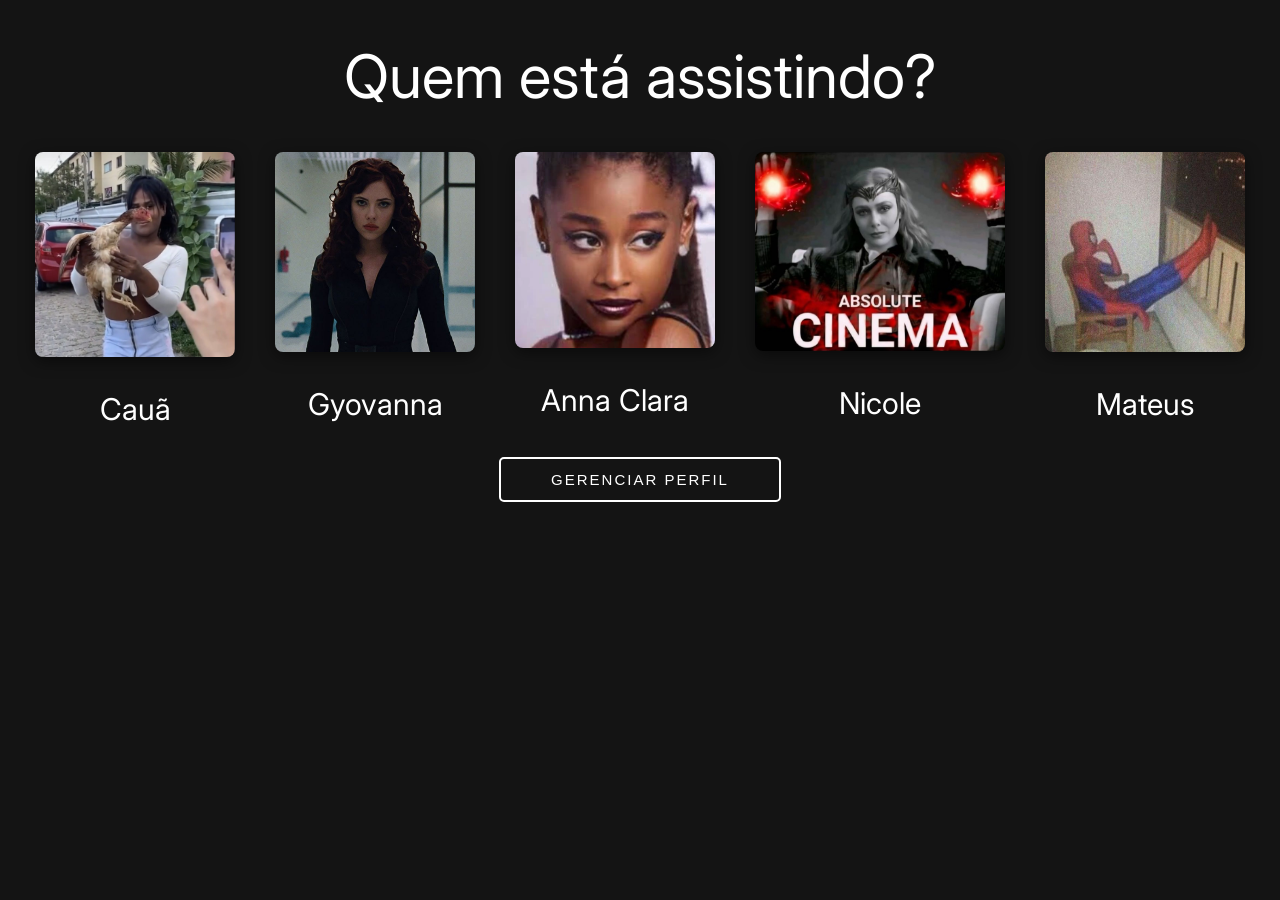
==== pages/index.html @ 6c18a26a "miranha page" ====
<!DOCTYPE html>
<html lang="pt-BR">
  <head>
      <meta charset="UTF-8">
      <meta name="viewport" content="width=device-width, initial-scale=1.0">
      <title>Meteflix</title>
        <link rel="preconnect" href="https://fonts.bunny.net">
        <link href="https://fonts.bunny.net/css?family=inter:400,700" rel="stylesheet" />
        <link rel="stylesheet" href="../style/style.css">
        <link rel="shortcut icon" href="../images/favicon.png" type="image/x-icon">
  </head>
  <body>
    <div id="transition-overlay"></div>
    <div class="container1">
      <h1>Quem está assistindo?</h1>
      <div class="container-profile">
        <div class="profile">
          <a href="../pages/home.html">
            <img src="../images/cauaprofile.jpeg" width="200px" />
            <p>Cauã</p>
          </a>
        </div>
        <div class="profile">
            <a href="../pages/home.html">
              <img src="../images/gyoprofile.jpg" width="200px" />
              <p>Gyovanna</p>
            </a>
        </div>
        <div class="profile">
          <a href="../pages/home.html">
            <img src="../images/annaprofile.jpeg" width="200px" />
            <p>Anna Clara</p>
          </a>
        </div>
        <div class="profile">
          <a href="../pages/home.html">
            <img src="../images/niprofile.jpg" width="250px" />
            <p>Nicole</p>
          </a>
        </div>
        <div class="profile">
          <a href="../pages/comedy_page.html">
            <img src="../images/matprofile.jpg" width="200px" />
            <p>Mateus</p>
            </a>
        </div>
        </div>
        <div>
          <button id="evasive-button">GERENCIAR PERFIL</button>
        </div>
      </div>
      <script src="../script/script.js"></script>
  </body>
</html>
---- style/style.css ----
body {
    background-color: #141414;
    font-family: 'Inter', sans-serif;
    margin: 0;
    padding: 0;
    height: 100dvh;
  }
  
  h1 {
    color: white;
    font-size: 60px;
    font-weight: normal;
  }
  
  p {
    color: #ffffff;
    font-size: 30px;
    font-weight: normal;
  }

  a {
    text-decoration: none;
    color: inherit;
}
  .container1 {
    display: flex;
    flex-direction: column;
    align-items: center;
    height: 100dvh;
  }
  
  .container-profile {
    display: flex;
    gap: 40px;
    justify-content: center;
  }
  
  .profile {
    display: flex;
    flex-direction: column;
    color: #A2A1A1;
    text-align: center;
    cursor: pointer;
    justify-content: space-between;
    align-items: center;
    transition: transform 0.3s ease, filter 0.3s ease;
  }

  .profile:hover {
    transform: scale(1.1);
    filter: brightness(1.2);
  }

  .profile img {
    border-radius: 8px;
    box-shadow: 0 4px 15px rgba(0, 0, 0, 0.5);
    transition: box-shadow 0.3s ease;
  }

  .profile:hover img {
    box-shadow: 0 8px 25px rgba(0, 0, 0, 0.8);
  }

  button {
    background-color: transparent;
    color: #ffffff;
    border: 2px solid #ffffff;
    padding: 12px 50px;
    letter-spacing: 2px;
    cursor: pointer;
    transition: all 0.3s ease;
    border-radius: 5px;
    font-size: 15px;
    font-weight: 500;
    display: block;
    margin: 0 auto;
  }

  button:hover {
    background-color: #ffffff;
    color: #000000;
    transform: scale(1.05);
  }

  #evasive-button {
    transition: left 0.1s ease, top 0.1s ease;
  }

  #transition-overlay {
    position: fixed;
    top: 0;
    left: 0;
    width: 100%;
    height: 100%;
    background-color: rgba(0, 0, 0, 0.8);
    opacity: 0;
    pointer-events: none;
    transition: opacity 0.8s ease;
    z-index: 9999;
  }

  #transition-overlay.active {
    opacity: 1;
    pointer-events: auto;
  }

  .profile a {
    text-decoration: none;
    cursor: pointer;
  }
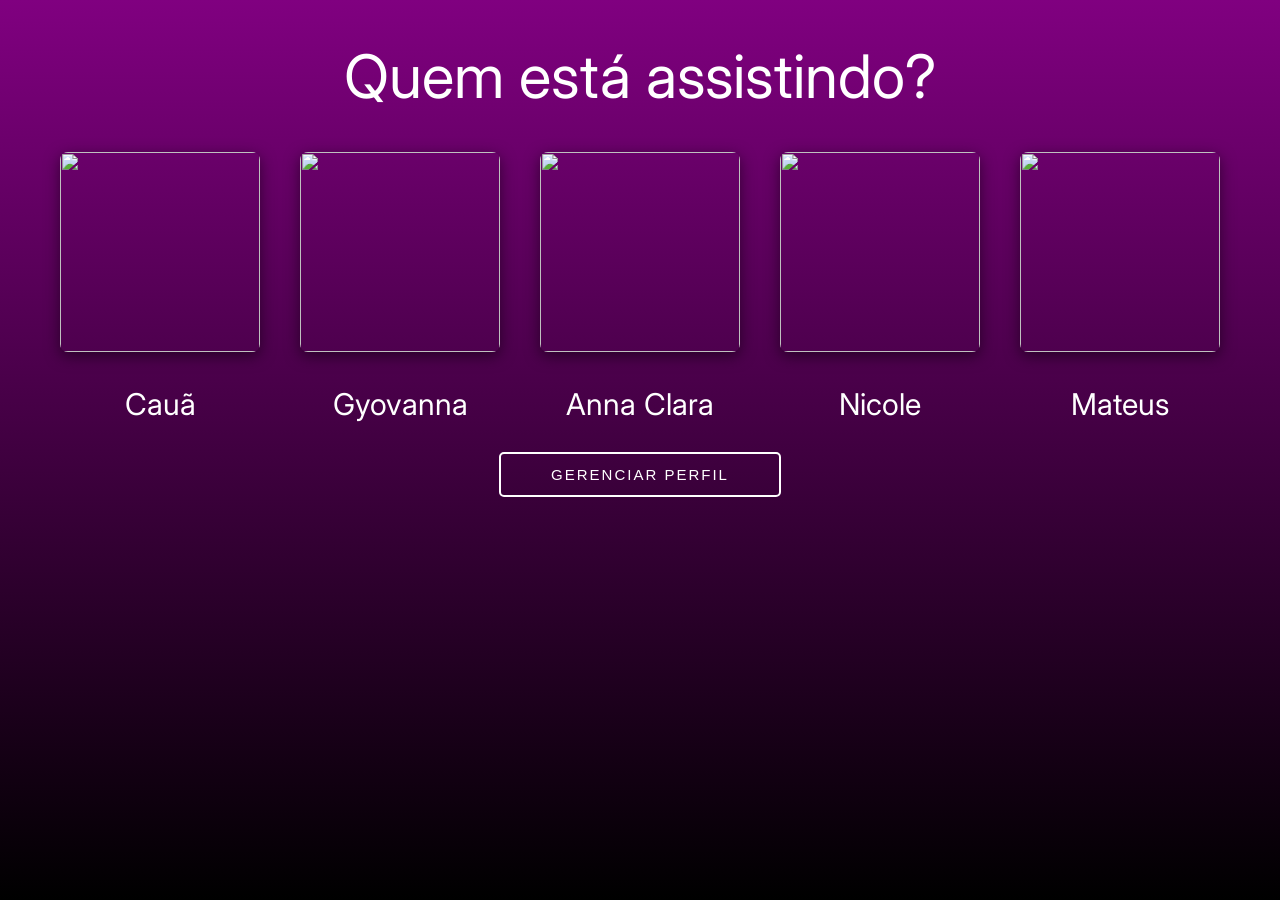
==== commit 6fef4aa9: "mudancas index page" ====
--- a/pages/index.html
+++ b/pages/index.html
@@ -3,7 +3,7 @@
   <head>
       <meta charset="UTF-8">
       <meta name="viewport" content="width=device-width, initial-scale=1.0">
-      <title>Meteflix</title>
+      <title>MeteUva</title>
         <link rel="preconnect" href="https://fonts.bunny.net">
         <link href="https://fonts.bunny.net/css?family=inter:400,700" rel="stylesheet" />
         <link rel="stylesheet" href="../style/style.css">
@@ -16,31 +16,31 @@
       <div class="container-profile">
         <div class="profile">
           <a href="../pages/home.html">
-            <img src="../images/cauaprofile.jpeg" width="200px" />
+            <img src="https://p2.trrsf.com/image/fget/cf/1200/630/middle/images.terra.com/2024/01/20/579856312-design-sem-nome-15-9.png" />
             <p>Cauã</p>
           </a>
         </div>
         <div class="profile">
             <a href="../pages/home.html">
-              <img src="../images/gyoprofile.jpg" width="200px" />
+              <img src="https://play-lh.googleusercontent.com/proxy/9ebFwSnZTLx-6cPM9NuCHN-sZbesyMAf8jebRCfxoAVgS20Y0BwD_IperbKntONIqpuaIhAOHOvaX_Ii1ispghzoL1lTAg7RAxsd-Sk9gKDnfLbzpptKhvmjnw=s1920-w1920-h1080 " />
               <p>Gyovanna</p>
             </a>
         </div>
         <div class="profile">
           <a href="../pages/home.html">
-            <img src="../images/annaprofile.jpeg" width="200px" />
+            <img src="https://blog.hiperion.art.br/wp-content/uploads/2023/04/panico6_hiperionblog-1.jpg" />
             <p>Anna Clara</p>
           </a>
         </div>
         <div class="profile">
           <a href="../pages/home.html">
-            <img src="../images/niprofile.jpg" width="250px" />
+            <img src="https://static0.srcdn.com/wordpress/wp-content/uploads/2024/10/cynthia-erivo-as-elphaba-with-an-expression-of-fear-and-concern-in-wicked.jpg?&fit=crop&w=1200&h=675" />
             <p>Nicole</p>
           </a>
         </div>
         <div class="profile">
           <a href="../pages/comedy_page.html">
-            <img src="../images/matprofile.jpg" width="200px" />
+            <img src="https://tse4.mm.bing.net/th/id/OIP.C-rDuEXeG_6GgR3Y58aJNQHaEK?w=1472&h=828&rs=1&pid=ImgDetMain&o=7&rm=3" />
             <p>Mateus</p>
             </a>
         </div>
--- a/style/style.css
+++ b/style/style.css
@@ -1,5 +1,5 @@
 body {
-    background-color: #141414;
+    background: linear-gradient(to bottom, #800080, #000000);
     font-family: 'Inter', sans-serif;
     margin: 0;
     padding: 0;
@@ -52,6 +52,9 @@
   }
 
   .profile img {
+    width: 200px;
+    height: 200px;
+    object-fit: cover;
     border-radius: 8px;
     box-shadow: 0 4px 15px rgba(0, 0, 0, 0.5);
     transition: box-shadow 0.3s ease;
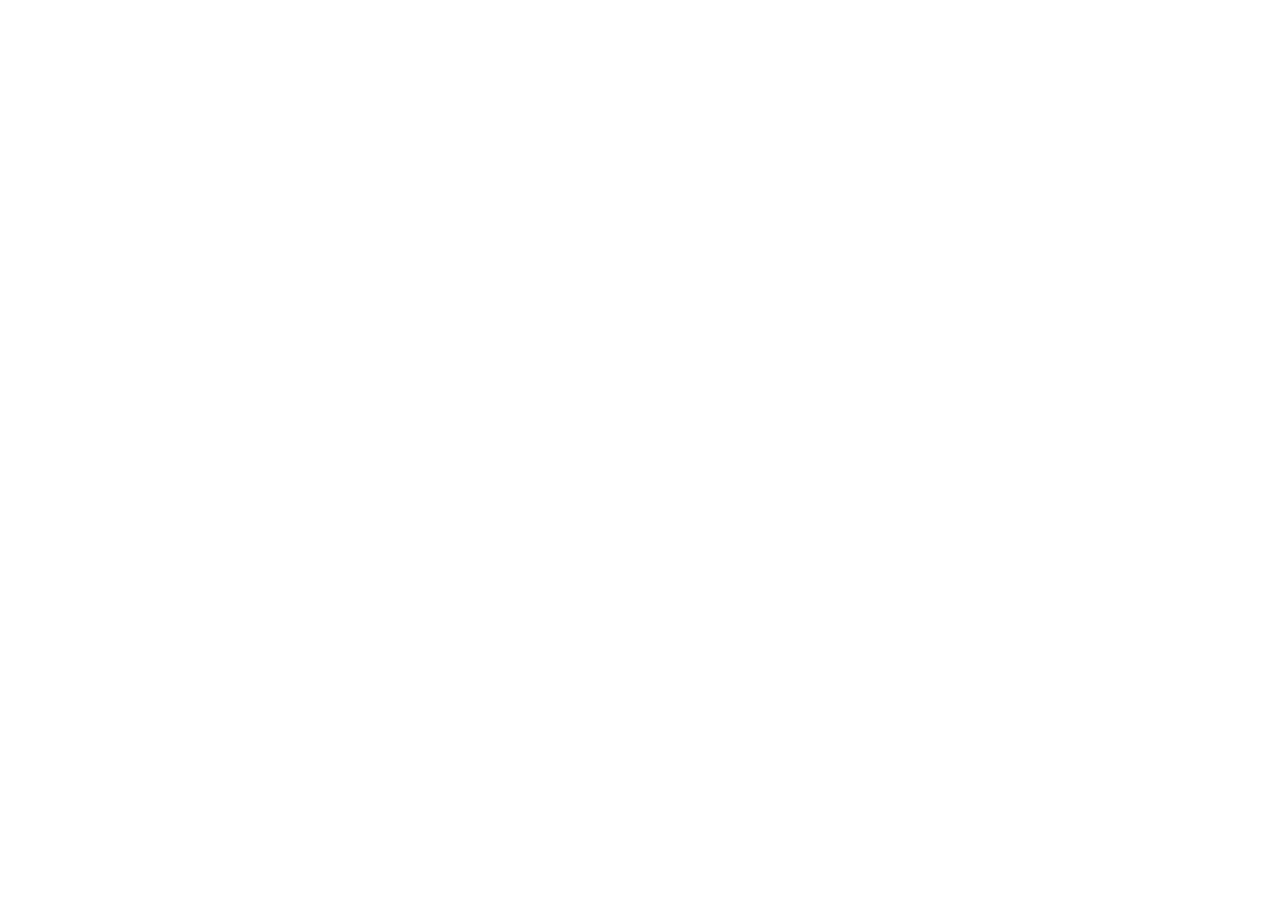
==== commit f057af22: "Linkando e renomeando as pag" ====
--- a/pages/index.html
+++ b/pages/index.html
@@ -1,54 +1,24 @@
 <!DOCTYPE html>
-<html lang="pt-BR">
-  <head>
-      <meta charset="UTF-8">
-      <meta name="viewport" content="width=device-width, initial-scale=1.0">
-      <title>MeteUva</title>
-        <link rel="preconnect" href="https://fonts.bunny.net">
-        <link href="https://fonts.bunny.net/css?family=inter:400,700" rel="stylesheet" />
-        <link rel="stylesheet" href="../style/style.css">
-        <link rel="shortcut icon" href="../images/favicon.png" type="image/x-icon">
-  </head>
-  <body>
-    <div id="transition-overlay"></div>
-    <div class="container1">
-      <h1>Quem está assistindo?</h1>
-      <div class="container-profile">
-        <div class="profile">
-          <a href="../pages/home.html">
-            <img src="https://p2.trrsf.com/image/fget/cf/1200/630/middle/images.terra.com/2024/01/20/579856312-design-sem-nome-15-9.png" />
-            <p>Cauã</p>
-          </a>
-        </div>
-        <div class="profile">
-            <a href="../pages/home.html">
-              <img src="https://play-lh.googleusercontent.com/proxy/9ebFwSnZTLx-6cPM9NuCHN-sZbesyMAf8jebRCfxoAVgS20Y0BwD_IperbKntONIqpuaIhAOHOvaX_Ii1ispghzoL1lTAg7RAxsd-Sk9gKDnfLbzpptKhvmjnw=s1920-w1920-h1080 " />
-              <p>Gyovanna</p>
-            </a>
-        </div>
-        <div class="profile">
-          <a href="../pages/home.html">
-            <img src="https://blog.hiperion.art.br/wp-content/uploads/2023/04/panico6_hiperionblog-1.jpg" />
-            <p>Anna Clara</p>
-          </a>
-        </div>
-        <div class="profile">
-          <a href="../pages/home.html">
-            <img src="https://static0.srcdn.com/wordpress/wp-content/uploads/2024/10/cynthia-erivo-as-elphaba-with-an-expression-of-fear-and-concern-in-wicked.jpg?&fit=crop&w=1200&h=675" />
-            <p>Nicole</p>
-          </a>
-        </div>
-        <div class="profile">
-          <a href="../pages/comedy_page.html">
-            <img src="https://tse4.mm.bing.net/th/id/OIP.C-rDuEXeG_6GgR3Y58aJNQHaEK?w=1472&h=828&rs=1&pid=ImgDetMain&o=7&rm=3" />
-            <p>Mateus</p>
-            </a>
-        </div>
-        </div>
-        <div>
-          <button id="evasive-button">GERENCIAR PERFIL</button>
-        </div>
-      </div>
-      <script src="../script/script.js"></script>
-  </body>
+<html lang="pt-br">
+<head>
+    <link rel="stylesheet" href="../style/style.css">
+    <meta charset="UTF-8">
+    <meta name="viewport" content="width=device-width, initial-scale=1.0">
+    <title>MeteUva</title>
+</head>
+<body>
+    <header>
+
+    </header>
+
+    <main>
+        <section>
+
+        </section>
+    </main>
+
+    <footer>
+
+    </footer>
+</body>
 </html>
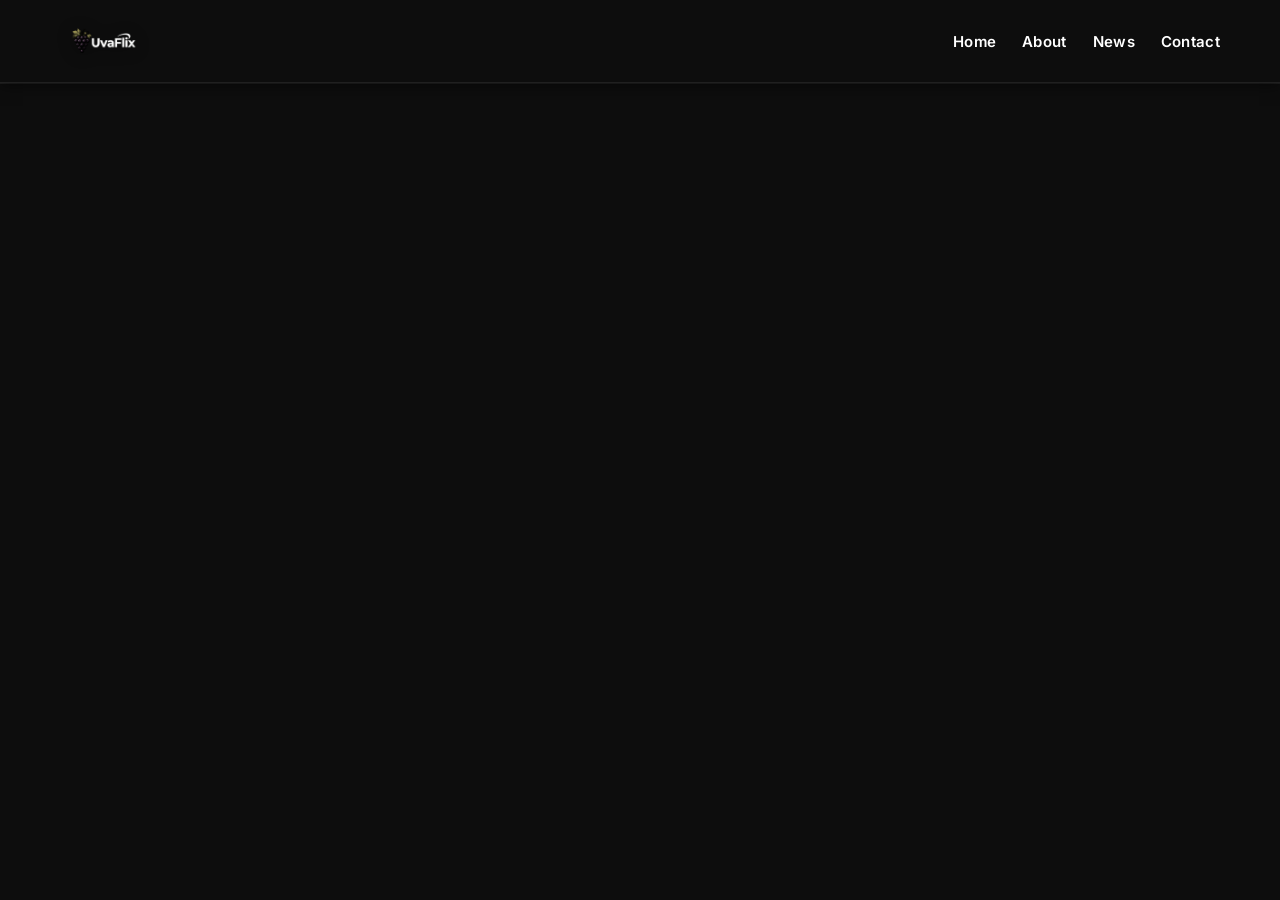
==== commit 2221e5d4: "mudanças no estilo e catalogo completo" ====
--- a/pages/index.html
+++ b/pages/index.html
@@ -1,14 +1,27 @@
 <!DOCTYPE html>
 <html lang="pt-br">
 <head>
+    <link rel="preconnect" href="https://fonts.bunny.net">
+    <link href="https://fonts.bunny.net/css?family=inter:400,600,700" rel="stylesheet" />
     <link rel="stylesheet" href="../style/style.css">
     <meta charset="UTF-8">
     <meta name="viewport" content="width=device-width, initial-scale=1.0">
     <title>MeteUva</title>
+    <link rel="shortcut icon" href="../images/favicon.png" type="image/x-icon">
 </head>
 <body>
-    <header>
-
+    <header class="site-header">
+      <nav class="site-nav" aria-label="Principal">
+        <a href="./catalogo.html" class="logo-link" aria-label="Ir para o catálogo">
+          <img src="../images/Logo-Img.png" alt="MeteUva" class="logo-img" width="200" height="64" />
+        </a>
+        <div class="nav-links">
+          <a href="./index.html">Home</a>
+          <a href="./sobre.html">About</a>
+          <a href="./novidades.html">News</a>
+          <a href="./contato.html">Contact</a>
+        </div>
+      </nav>
     </header>
 
     <main>
--- a/style/style.css
+++ b/style/style.css
@@ -0,0 +1,41 @@
+@import url("theme.css");
+@import url("header.css");
+@import url("brand-hero.css");
+
+* {
+  margin: 0;
+  padding: 0;
+  box-sizing: border-box;
+}
+
+html {
+  min-height: 100%;
+}
+
+body {
+  min-height: 100dvh;
+  background-color: var(--color-bg-deep);
+  color: var(--color-text);
+  font-family: "Inter", system-ui, -apple-system, "Segoe UI", Roboto, sans-serif;
+}
+
+a {
+  color: var(--color-cta);
+  text-decoration: none;
+}
+
+a:hover {
+  color: var(--color-cta-hover);
+}
+
+header,
+main,
+footer {
+  background-color: var(--color-bg-deep);
+}
+
+footer {
+  color: var(--color-meta);
+  border-top: 1px solid var(--color-border);
+  padding: 1rem;
+}
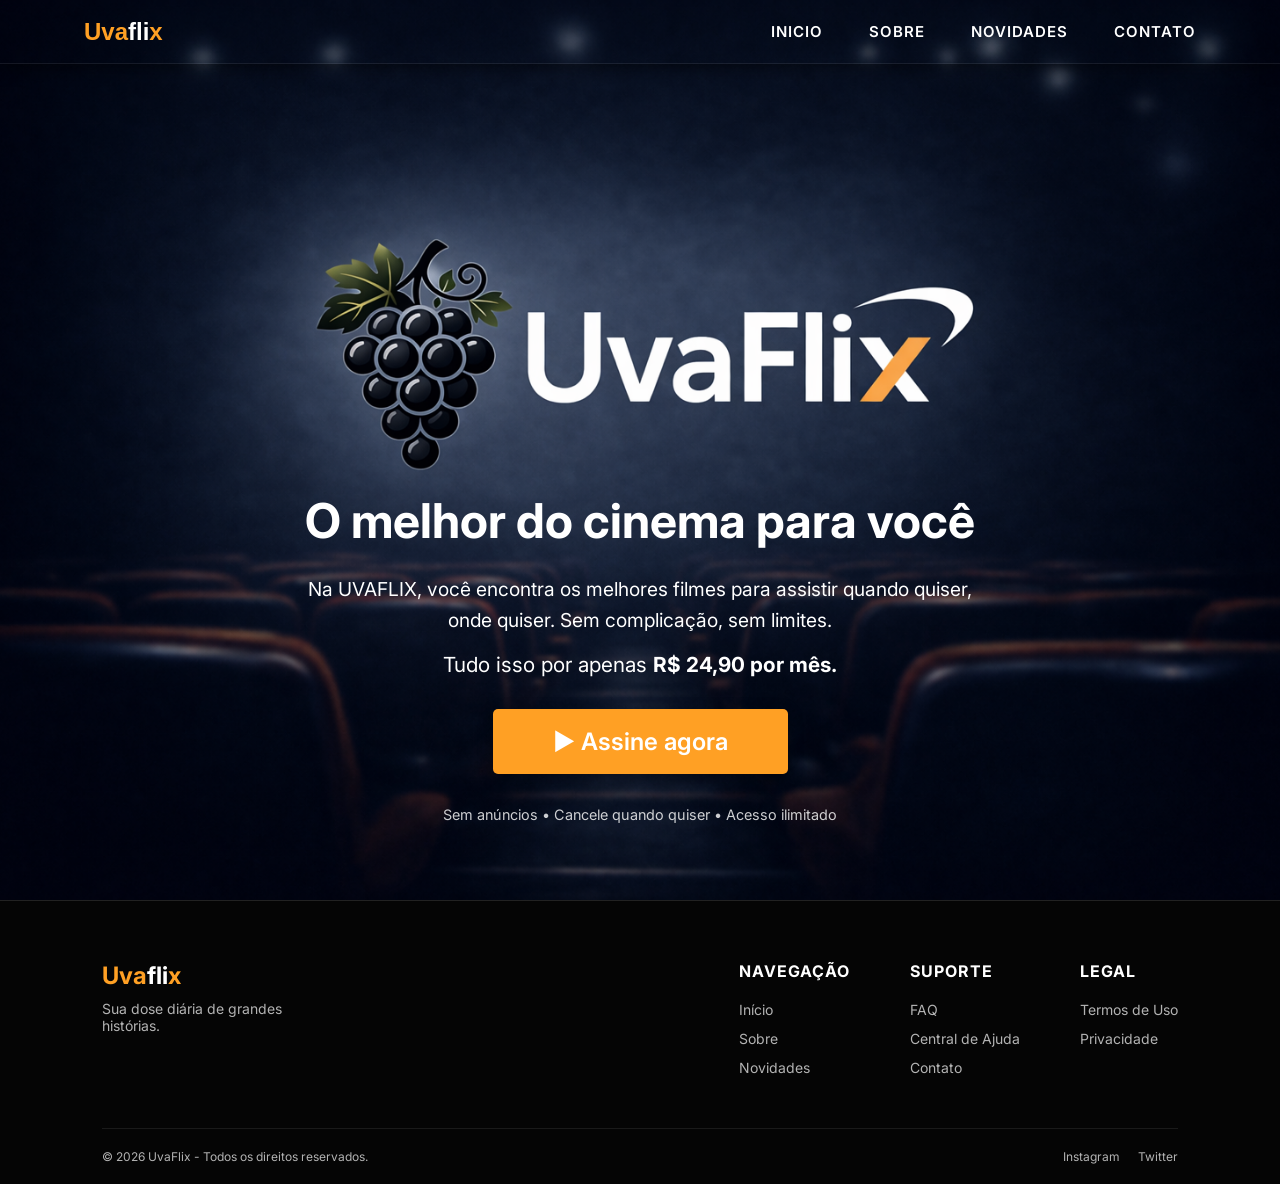
==== commit 86587b07: "Página Inicial" ====
--- a/pages/index.html
+++ b/pages/index.html
@@ -6,32 +6,74 @@
     <link rel="stylesheet" href="../style/style.css">
     <meta charset="UTF-8">
     <meta name="viewport" content="width=device-width, initial-scale=1.0">
-    <title>MeteUva</title>
+    <title>UvaFlix</title>
     <link rel="shortcut icon" href="../images/favicon.png" type="image/x-icon">
 </head>
 <body>
     <header class="site-header">
       <nav class="site-nav" aria-label="Principal">
         <a href="./catalogo.html" class="logo-link" aria-label="Ir para o catálogo">
-          <img src="../images/Logo-Img.png" alt="MeteUva" class="logo-img" width="200" height="64" />
+          <h1><strong>Uva</strong>fli<strong>x</strong></h1>
+          <!--<img src="../images/menulog.JPG" alt="UvaFlix" class="logo-img" width="200" height="64" /> -->
         </a>
         <div class="nav-links">
-          <a href="./index.html">Home</a>
-          <a href="./sobre.html">About</a>
-          <a href="./novidades.html">News</a>
-          <a href="./contato.html">Contact</a>
+          <a href="./index.html">Inicio</a>
+          <a href="./sobre.html">Sobre</a>
+          <a href="./novidades.html">Novidades</a>
+          <a href="./contato.html">Contato</a>
         </div>
       </nav>
     </header>
 
     <main>
-        <section>
-
+        <section class="principal">
+          <h2>O melhor do cinema para você</h2>
+          <p class="subtitle">Na UVAFLIX, você encontra os melhores filmes para assistir quando quiser, onde quiser. Sem complicação, sem limites.</p>
+          <p class="price">Tudo isso por apenas <strong>R$ 24,90 por mês.</strong></p>
+          <a href="./catalogo.html" class="btn-primary">► Assine agora</a>
+          <p class="features">Sem anúncios • Cancele quando quiser • Acesso ilimitado</p>
         </section>
     </main>
 
-    <footer>
-
-    </footer>
+    <footer class="site-footer">
+    <div class="boxf">
+        <div class="flogo">
+            <h2><strong>Uva</strong>fli<strong>x</strong></h2>
+            <p>Sua dose diária de grandes histórias.</p>
+        </div>
+        
+        <div class="flinks">
+            <div class="rmenu">
+                <h3>Navegação</h3>
+                <a href="./index.html">Início</a>
+                <a href="./sobre.html">Sobre</a>
+                <a href="./novidades.html">Novidades</a>
+            </div>
+            <div class="rmenu">
+                <h3>Suporte</h3>
+                <a href="#">FAQ</a>
+                <a href="#">Central de Ajuda</a>
+                <a href="./contato.html">Contato</a>
+            </div>
+            <div class="rmenu">
+                <h3>Legal</h3>
+                <a href="#">Termos de Uso</a>
+                <a href="#">Privacidade</a>
+            </div>
+        </div>
+    </div>
+    
+    <div class="fbtn">
+        <p>&copy; 2026 UvaFlix - Todos os direitos reservados.</p>
+        <div class="icons">
+            <a href="#" target="_blank" aria-label="Instagram">
+                <span>Instagram</span>
+            </a>
+            <a href="#" target="_blank" aria-label="Twitter">
+                <span>Twitter</span>
+            </a>
+        </div>
+    </div>
+</footer>
 </body>
 </html>
--- a/style/style.css
+++ b/style/style.css
@@ -19,23 +19,204 @@
   font-family: "Inter", system-ui, -apple-system, "Segoe UI", Roboto, sans-serif;
 }
 
-a {
-  color: var(--color-cta);
-  text-decoration: none;
-}
-
-a:hover {
-  color: var(--color-cta-hover);
-}
-
-header,
-main,
-footer {
-  background-color: var(--color-bg-deep);
-}
-
-footer {
-  color: var(--color-meta);
-  border-top: 1px solid var(--color-border);
-  padding: 1rem;
-}
+/*Navbar*/
+.site-header {
+  position: absolute;
+  top: 0;
+  left: 0;
+  width: 100%;
+  padding: 10px 5%;
+  z-index: 1000;
+  background: transparent;
+}
+
+.site-nav {
+  display: flex;
+  justify-content: space-between;
+  align-items: center;
+}
+
+.logo-link { 
+  font-family:Verdana, Geneva, Tahoma, sans-serif;
+  text-decoration: none;
+  color: #fff;
+}
+
+.logo-link h1:hover {
+  text-decoration: none !important;
+  color:#fff
+}
+
+.logo-link h1 {
+  font-size: 24px;
+}
+
+.logo-link h1 strong {
+  color: #ffa024;
+}
+
+
+/*
+.logo-img {
+  height: 40px;
+  width: auto;
+}
+  */
+
+.nav-links a {
+  color: #fff;
+  font-size: 15px;
+  font-weight: 600;
+  text-transform: uppercase;
+  text-decoration: none;
+  letter-spacing: 1px;
+  transition: 0.3s;
+  margin-left: 20px;
+}
+
+.nav-links a:hover {
+  color: #ffa024;
+}
+
+
+
+/*Section*/
+.principal { 
+  background: url('../images/fundouva.png');
+  background-size: cover;
+  background-position: center;
+  height: 100vh;
+  display: flex;
+  flex-direction: column;
+  align-items: center;
+  justify-content: center;
+  text-align: center;
+  padding: 0 20px;
+  color: #fff;
+}
+
+.principal h2 {
+  font-size: 3rem;
+  font-weight: 700;
+  padding-top: 46vh;
+  margin-bottom: 1.5rem;
+  max-width: 900px;
+}
+
+.subtitle {
+  font-size: 1.2rem;
+  max-width: 700px;
+  margin-bottom: 1rem;
+  line-height: 1.6;
+}
+
+.price {
+  font-size: 1.3rem;
+  margin-bottom: 2rem;
+}
+
+.features {
+  margin-top: 2rem;
+  font-size: 0.9rem;
+  opacity: 0.8;
+}
+
+.btn-primary {
+  background-color: #ffa024; 
+  color: #fff;
+  padding: 18px 60px;
+  border-radius: 5px;
+  font-size: 1.5rem;
+  font-weight: 600;
+  text-decoration: none;
+  transition: 0.3s;
+  box-shadow: 0 4px 15px rgba(0,0,0,0.3);
+}
+
+.btn-primary:hover {
+  background-color: #e68a1e; 
+  transform: scale(1.05);
+}
+
+/*Rodapé*/
+.site-footer {
+  background-color: #050505; 
+  color: #b3b3b3;
+  padding: 60px 8% 20px;
+  border-top: 1px solid #222;
+  font-family: 'Inter', sans-serif;
+}
+
+.boxf {
+  display: flex;
+  justify-content: space-between;
+  flex-wrap: wrap;
+  gap: 40px;
+  margin-bottom: 40px;
+}
+
+.flogo h2 {
+  color: #fff;
+  font-size: 24px;
+  margin-bottom: 10px;
+}
+
+.flogo h2 strong {
+  color: #ffa024;
+}
+
+.flogo p {
+  font-size: 14px;
+  max-width: 200px;
+}
+
+.flinks {
+  display: flex;
+  gap: 60px;
+  flex-wrap: wrap;
+}
+
+.rmenu h3 {
+  color: #fff;
+  font-size: 16px;
+  margin-bottom: 20px;
+  text-transform: uppercase;
+  letter-spacing: 1px;
+}
+
+.rmenu a {
+  display: block;
+  color: #b3b3b3;
+  text-decoration: none;
+  font-size: 14px;
+  margin-bottom: 12px;
+  transition: 0.3s;
+}
+
+.rmenu a:hover {
+  color: #ffa024;
+}
+
+.fbtn {
+  display: flex;
+  justify-content: space-between;
+  align-items: center;
+  padding-top: 20px;
+  border-top: 1px solid #1a1a1a;
+  font-size: 12px;
+}
+
+.icons a {
+  text-decoration: none;
+  color: #b3b3b3;
+}
+
+.icons span {
+  margin-left: 15px;
+  cursor: pointer;
+  transition: 0.3s;
+}
+
+.icons span:hover {
+  color: #fff;
+}
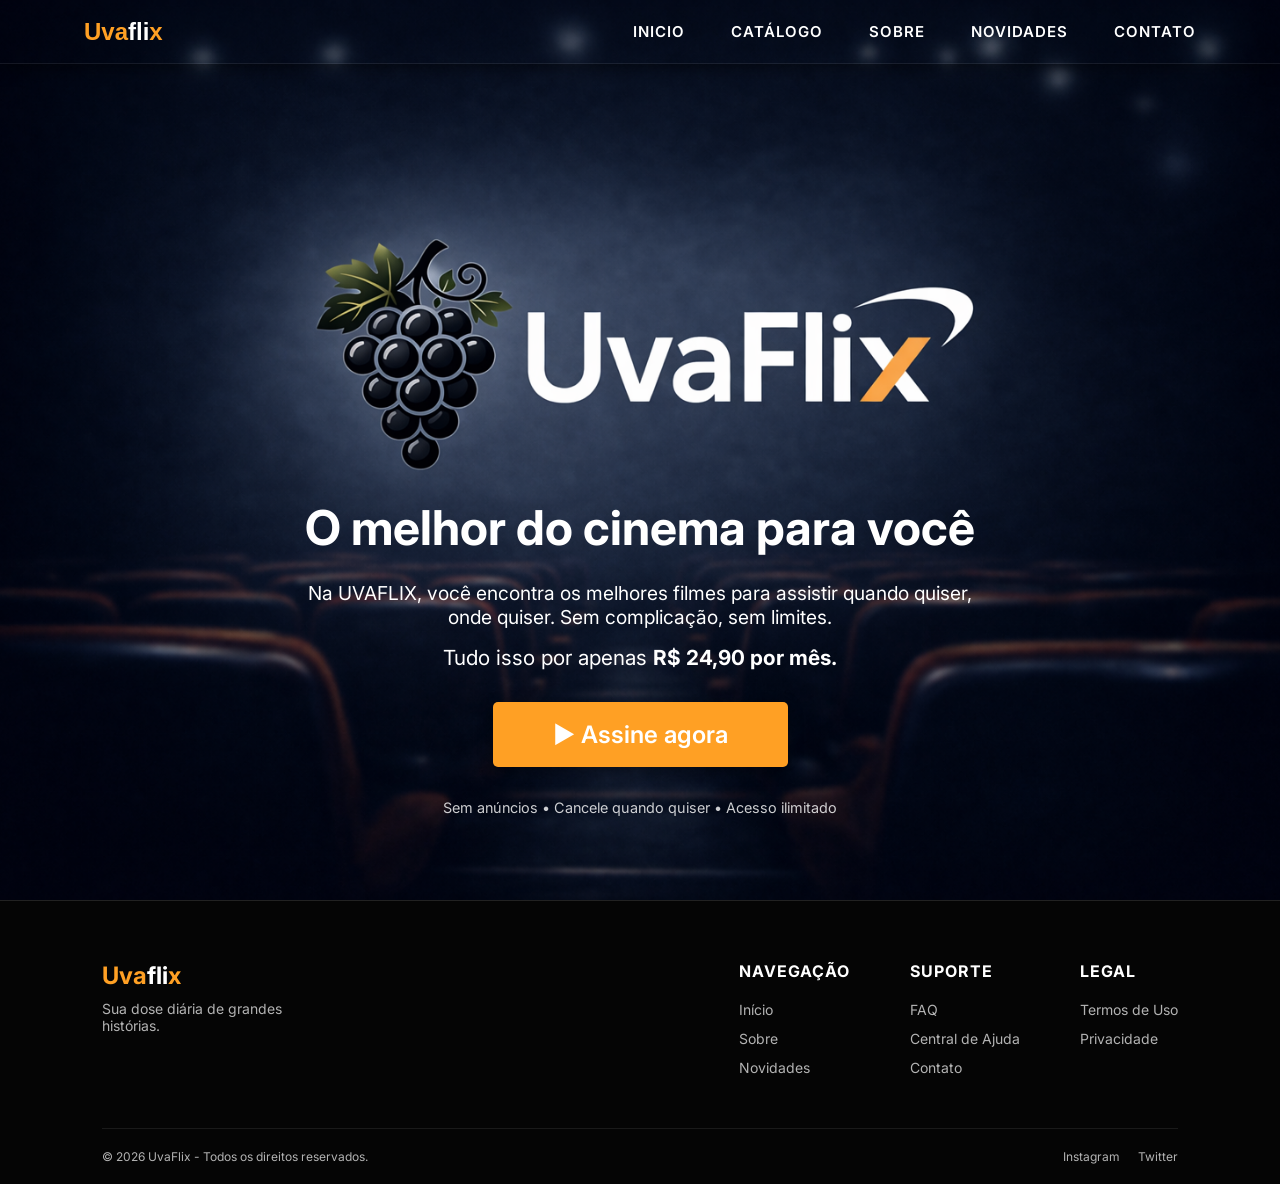
==== commit 30175f11: "links" ====
--- a/pages/index.html
+++ b/pages/index.html
@@ -14,10 +14,10 @@
       <nav class="site-nav" aria-label="Principal">
         <a href="./catalogo.html" class="logo-link" aria-label="Ir para o catálogo">
           <h1><strong>Uva</strong>fli<strong>x</strong></h1>
-          <!--<img src="../images/menulog.JPG" alt="UvaFlix" class="logo-img" width="200" height="64" /> -->
         </a>
         <div class="nav-links">
           <a href="./index.html">Inicio</a>
+          <a href="./catalogo.html">Catálogo</a>
           <a href="./sobre.html">Sobre</a>
           <a href="./novidades.html">Novidades</a>
           <a href="./contato.html">Contato</a>
@@ -30,7 +30,7 @@
           <h2>O melhor do cinema para você</h2>
           <p class="subtitle">Na UVAFLIX, você encontra os melhores filmes para assistir quando quiser, onde quiser. Sem complicação, sem limites.</p>
           <p class="price">Tudo isso por apenas <strong>R$ 24,90 por mês.</strong></p>
-          <a href="./catalogo.html" class="btn-primary">► Assine agora</a>
+          <a href="./contato.html" class="btn-primary">► Assine agora</a>
           <p class="features">Sem anúncios • Cancele quando quiser • Acesso ilimitado</p>
         </section>
     </main>
--- a/style/style.css
+++ b/style/style.css
@@ -38,13 +38,8 @@
 
 .logo-link { 
   font-family:Verdana, Geneva, Tahoma, sans-serif;
-  text-decoration: none;
-  color: #fff;
-}
-
-.logo-link h1:hover {
   text-decoration: none !important;
-  color:#fff
+  color: #fff;
 }
 
 .logo-link h1 {
@@ -54,14 +49,6 @@
 .logo-link h1 strong {
   color: #ffa024;
 }
-
-
-/*
-.logo-img {
-  height: 40px;
-  width: auto;
-}
-  */
 
 .nav-links a {
   color: #fff;
@@ -107,7 +94,7 @@
   font-size: 1.2rem;
   max-width: 700px;
   margin-bottom: 1rem;
-  line-height: 1.6;
+  /*line-height: 1.6;*/
 }
 
 .price {
